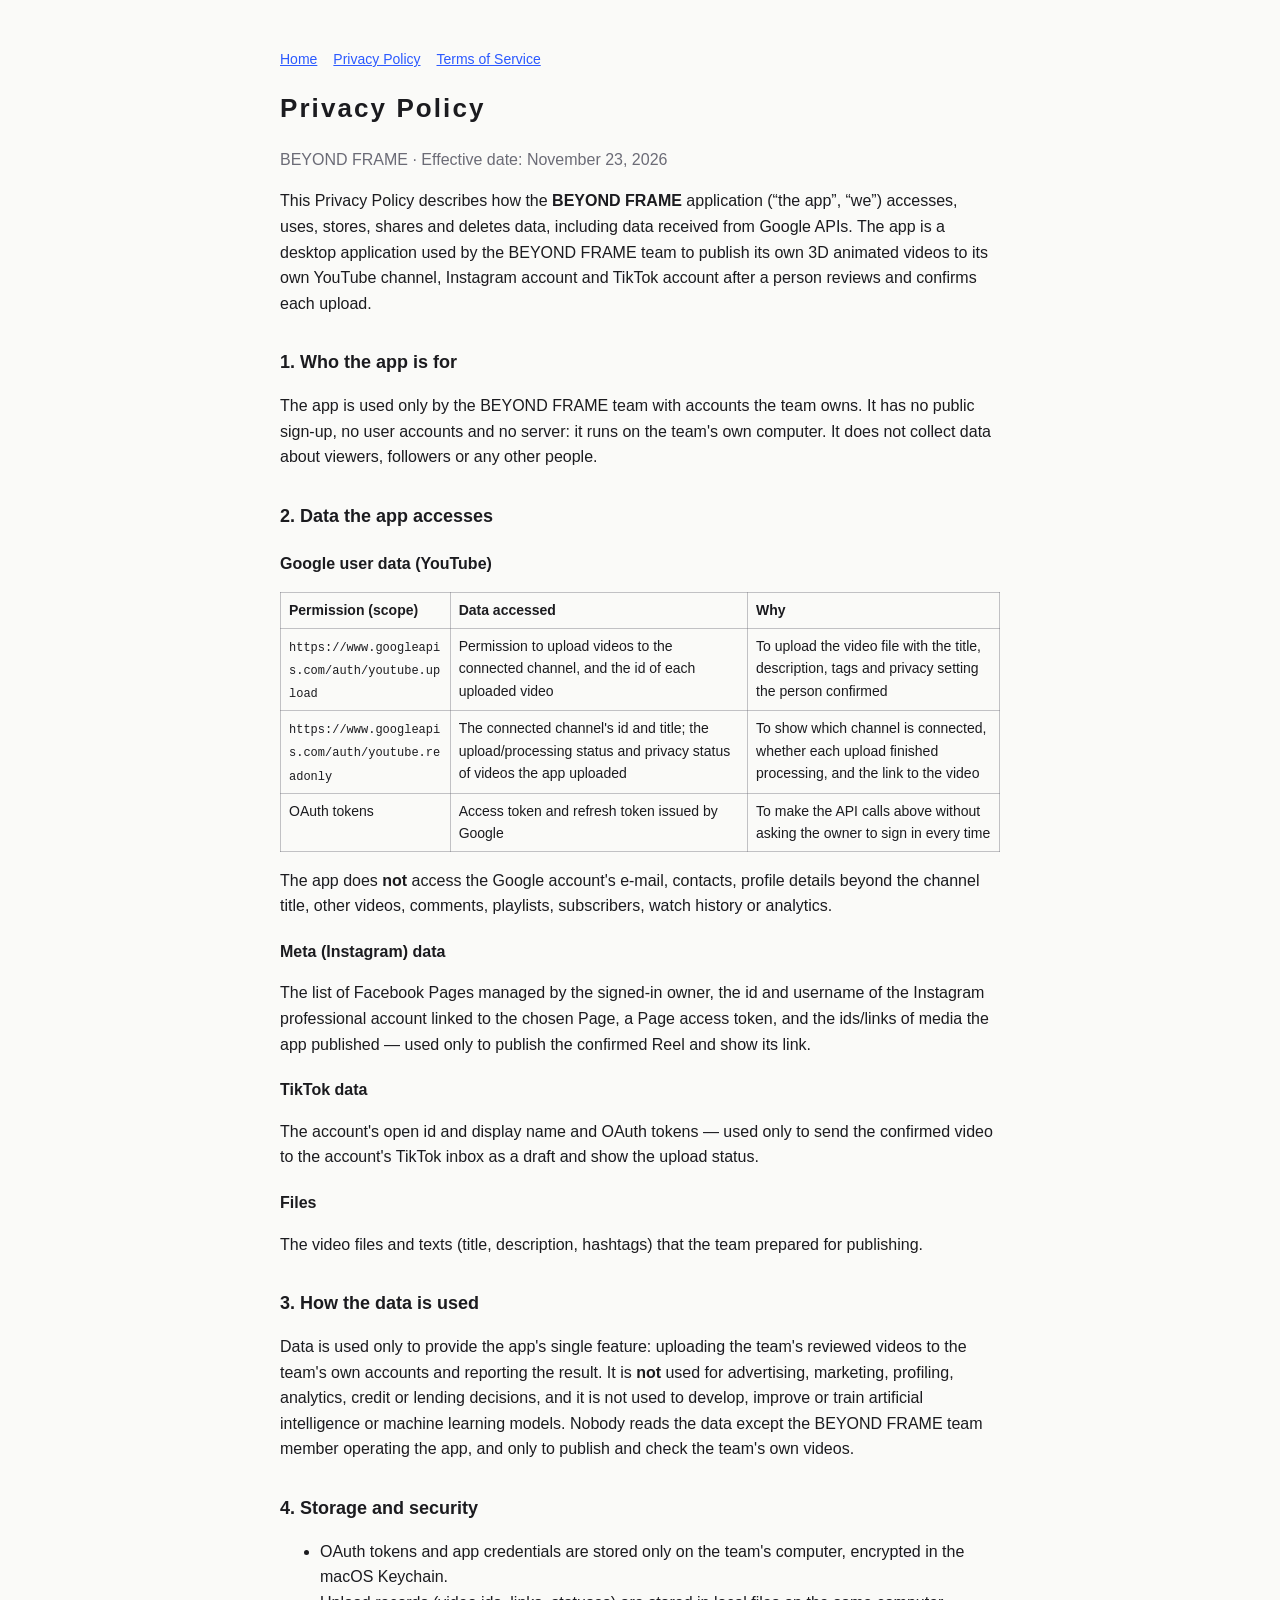
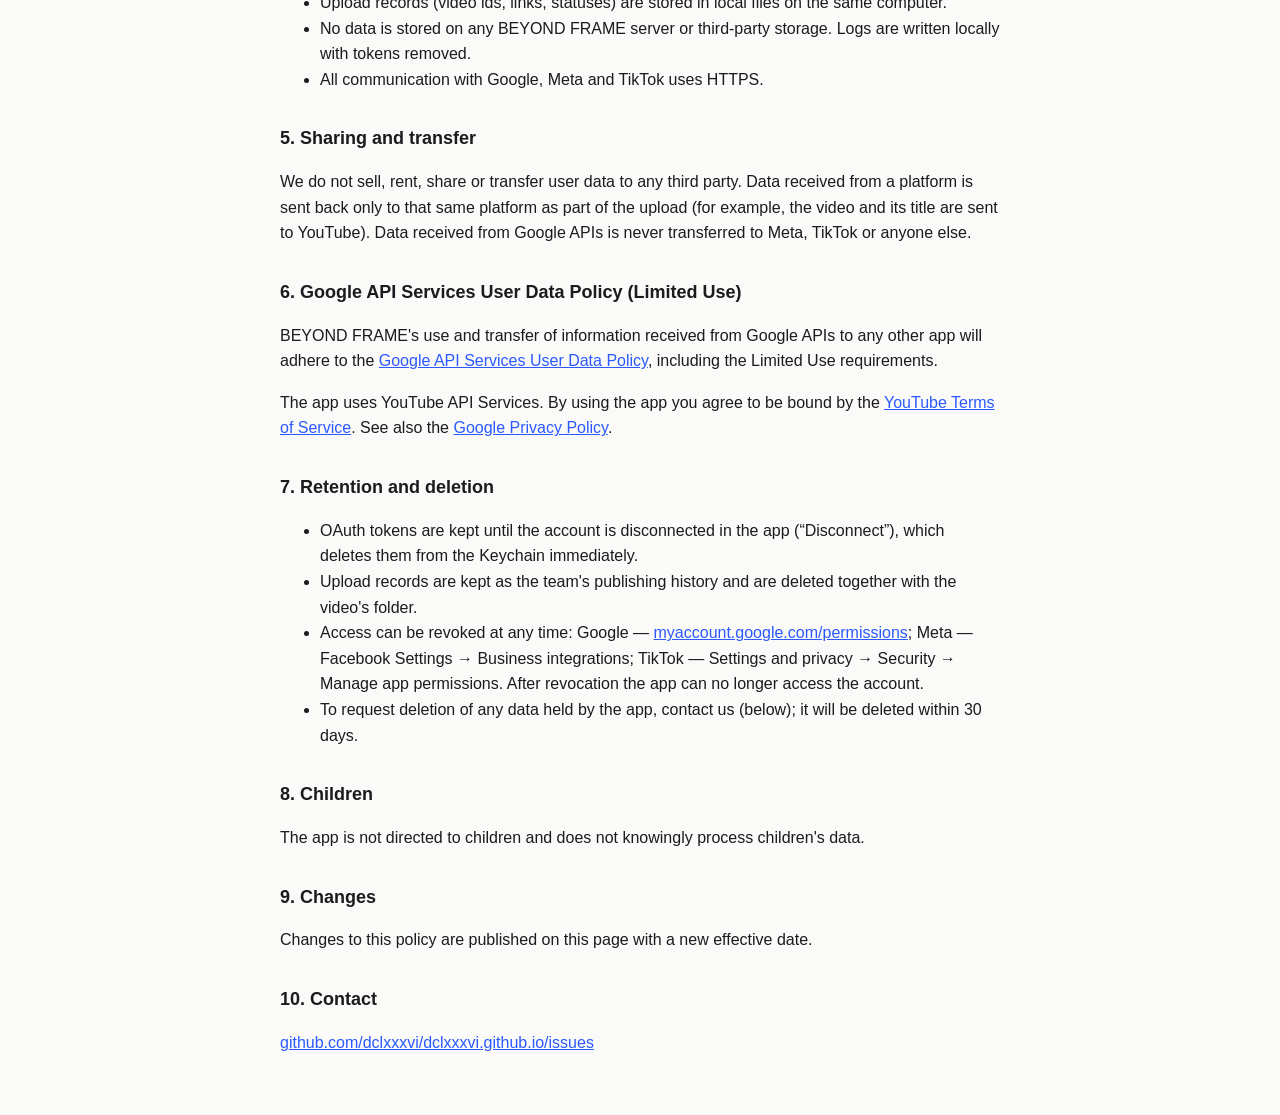
==== privacy.html @ e3132dda "BEYOND FRAME home page, privacy policy and terms of service" ====
<!doctype html>
<html lang="en">
<head>
  <meta charset="utf-8">
  <meta name="viewport" content="width=device-width, initial-scale=1">
  <title>Privacy Policy — BEYOND FRAME</title>
  <link rel="stylesheet" href="style.css">
</head>
<body>
<main>
  <nav><a href="./">Home</a><a href="privacy.html">Privacy Policy</a><a href="terms.html">Terms of Service</a></nav>
  <h1>Privacy Policy</h1>
  <p class="muted">BEYOND FRAME · Effective date: November 23, 2026</p>

  <p>This Privacy Policy describes how the <strong>BEYOND FRAME</strong> application (“the app”, “we”) accesses,
    uses, stores, shares and deletes data, including data received from Google APIs. The app is a desktop application
    used by the BEYOND FRAME team to publish its own 3D animated videos to its own YouTube channel, Instagram account
    and TikTok account after a person reviews and confirms each upload.</p>

  <h2>1. Who the app is for</h2>
  <p>The app is used only by the BEYOND FRAME team with accounts the team owns. It has no public sign-up, no user
    accounts and no server: it runs on the team's own computer. It does not collect data about viewers, followers or
    any other people.</p>

  <h2>2. Data the app accesses</h2>
  <h3>Google user data (YouTube)</h3>
  <table>
    <tr><th>Permission (scope)</th><th>Data accessed</th><th>Why</th></tr>
    <tr><td><code>https://www.googleapis.com/auth/youtube.upload</code></td>
      <td>Permission to upload videos to the connected channel, and the id of each uploaded video</td>
      <td>To upload the video file with the title, description, tags and privacy setting the person confirmed</td></tr>
    <tr><td><code>https://www.googleapis.com/auth/youtube.readonly</code></td>
      <td>The connected channel's id and title; the upload/processing status and privacy status of videos the app uploaded</td>
      <td>To show which channel is connected, whether each upload finished processing, and the link to the video</td></tr>
    <tr><td>OAuth tokens</td>
      <td>Access token and refresh token issued by Google</td>
      <td>To make the API calls above without asking the owner to sign in every time</td></tr>
  </table>
  <p>The app does <strong>not</strong> access the Google account's e-mail, contacts, profile details beyond the
    channel title, other videos, comments, playlists, subscribers, watch history or analytics.</p>

  <h3>Meta (Instagram) data</h3>
  <p>The list of Facebook Pages managed by the signed-in owner, the id and username of the Instagram professional
    account linked to the chosen Page, a Page access token, and the ids/links of media the app published — used only
    to publish the confirmed Reel and show its link.</p>

  <h3>TikTok data</h3>
  <p>The account's open id and display name and OAuth tokens — used only to send the confirmed video to the
    account's TikTok inbox as a draft and show the upload status.</p>

  <h3>Files</h3>
  <p>The video files and texts (title, description, hashtags) that the team prepared for publishing.</p>

  <h2>3. How the data is used</h2>
  <p>Data is used only to provide the app's single feature: uploading the team's reviewed videos to the team's own
    accounts and reporting the result. It is <strong>not</strong> used for advertising, marketing, profiling, analytics,
    credit or lending decisions, and it is not used to develop, improve or train artificial intelligence or machine
    learning models. Nobody reads the data except the BEYOND FRAME team member operating the app, and only to publish
    and check the team's own videos.</p>

  <h2>4. Storage and security</h2>
  <ul>
    <li>OAuth tokens and app credentials are stored only on the team's computer, encrypted in the macOS Keychain.</li>
    <li>Upload records (video ids, links, statuses) are stored in local files on the same computer.</li>
    <li>No data is stored on any BEYOND FRAME server or third-party storage. Logs are written locally with tokens
      removed.</li>
    <li>All communication with Google, Meta and TikTok uses HTTPS.</li>
  </ul>

  <h2>5. Sharing and transfer</h2>
  <p>We do not sell, rent, share or transfer user data to any third party. Data received from a platform is sent back
    only to that same platform as part of the upload (for example, the video and its title are sent to YouTube). Data
    received from Google APIs is never transferred to Meta, TikTok or anyone else.</p>

  <h2>6. Google API Services User Data Policy (Limited Use)</h2>
  <p>BEYOND FRAME's use and transfer of information received from Google APIs to any other app will adhere to the
    <a href="https://developers.google.com/terms/api-services-user-data-policy">Google API Services User Data Policy</a>,
    including the Limited Use requirements.</p>
  <p>The app uses YouTube API Services. By using the app you agree to be bound by the
    <a href="https://www.youtube.com/t/terms">YouTube Terms of Service</a>. See also the
    <a href="https://policies.google.com/privacy">Google Privacy Policy</a>.</p>

  <h2>7. Retention and deletion</h2>
  <ul>
    <li>OAuth tokens are kept until the account is disconnected in the app (“Disconnect”), which deletes them from the
      Keychain immediately.</li>
    <li>Upload records are kept as the team's publishing history and are deleted together with the video's folder.</li>
    <li>Access can be revoked at any time: Google — <a href="https://myaccount.google.com/permissions">myaccount.google.com/permissions</a>;
      Meta — Facebook Settings → Business integrations; TikTok — Settings and privacy → Security → Manage app permissions.
      After revocation the app can no longer access the account.</li>
    <li>To request deletion of any data held by the app, contact us (below); it will be deleted within 30 days.</li>
  </ul>

  <h2>8. Children</h2>
  <p>The app is not directed to children and does not knowingly process children's data.</p>

  <h2>9. Changes</h2>
  <p>Changes to this policy are published on this page with a new effective date.</p>

  <h2>10. Contact</h2>
  <p><a href="https://github.com/dclxxxvi/dclxxxvi.github.io/issues">github.com/dclxxxvi/dclxxxvi.github.io/issues</a></p>
</main>
</body>
</html>
---- style.css ----
:root { --bg: #fafaf8; --text: #1b1b1f; --muted: #6b6b76; --accent: #2b59ff; }
@media (prefers-color-scheme: dark) { :root { --bg: #121214; --text: #ececf0; --muted: #9a9aa6; --accent: #6c8cff; } }
body { margin: 0; background: var(--bg); color: var(--text); font: 16px/1.6 -apple-system, BlinkMacSystemFont, "Segoe UI", Roboto, sans-serif; }
main { max-width: 720px; margin: 0 auto; padding: 48px 20px; }
h1 { letter-spacing: .08em; font-size: 26px; }
h2 { font-size: 18px; margin-top: 32px; }
a { color: var(--accent); }
.muted { color: var(--muted); }
nav { display: flex; gap: 16px; font-size: 14px; }
footer { margin-top: 48px; font-size: 14px; color: var(--muted); }
table { border-collapse: collapse; width: 100%; font-size: 14px; }
th, td { border: 1px solid color-mix(in srgb, var(--muted) 40%, transparent); padding: 6px 8px; text-align: left; vertical-align: top; }
code { font-size: 12px; word-break: break-all; }
h3 { font-size: 16px; margin-top: 20px; }
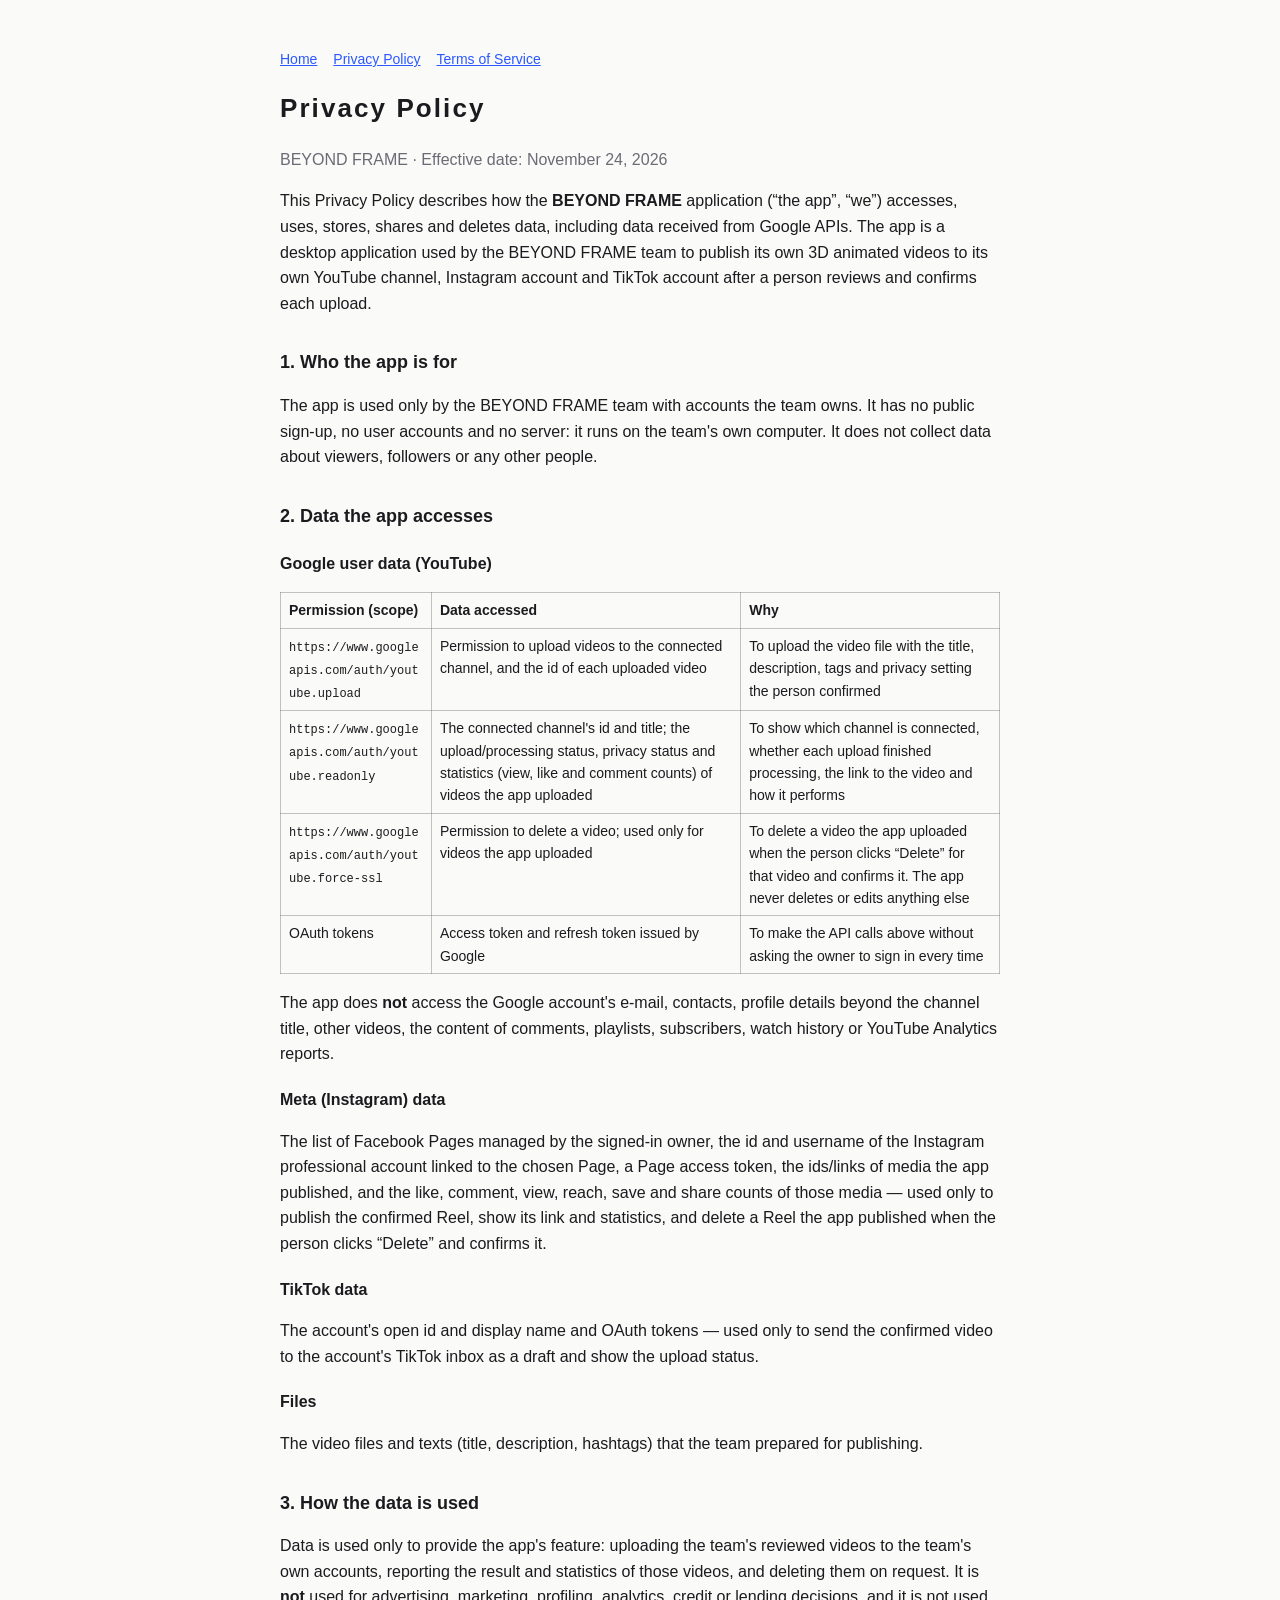
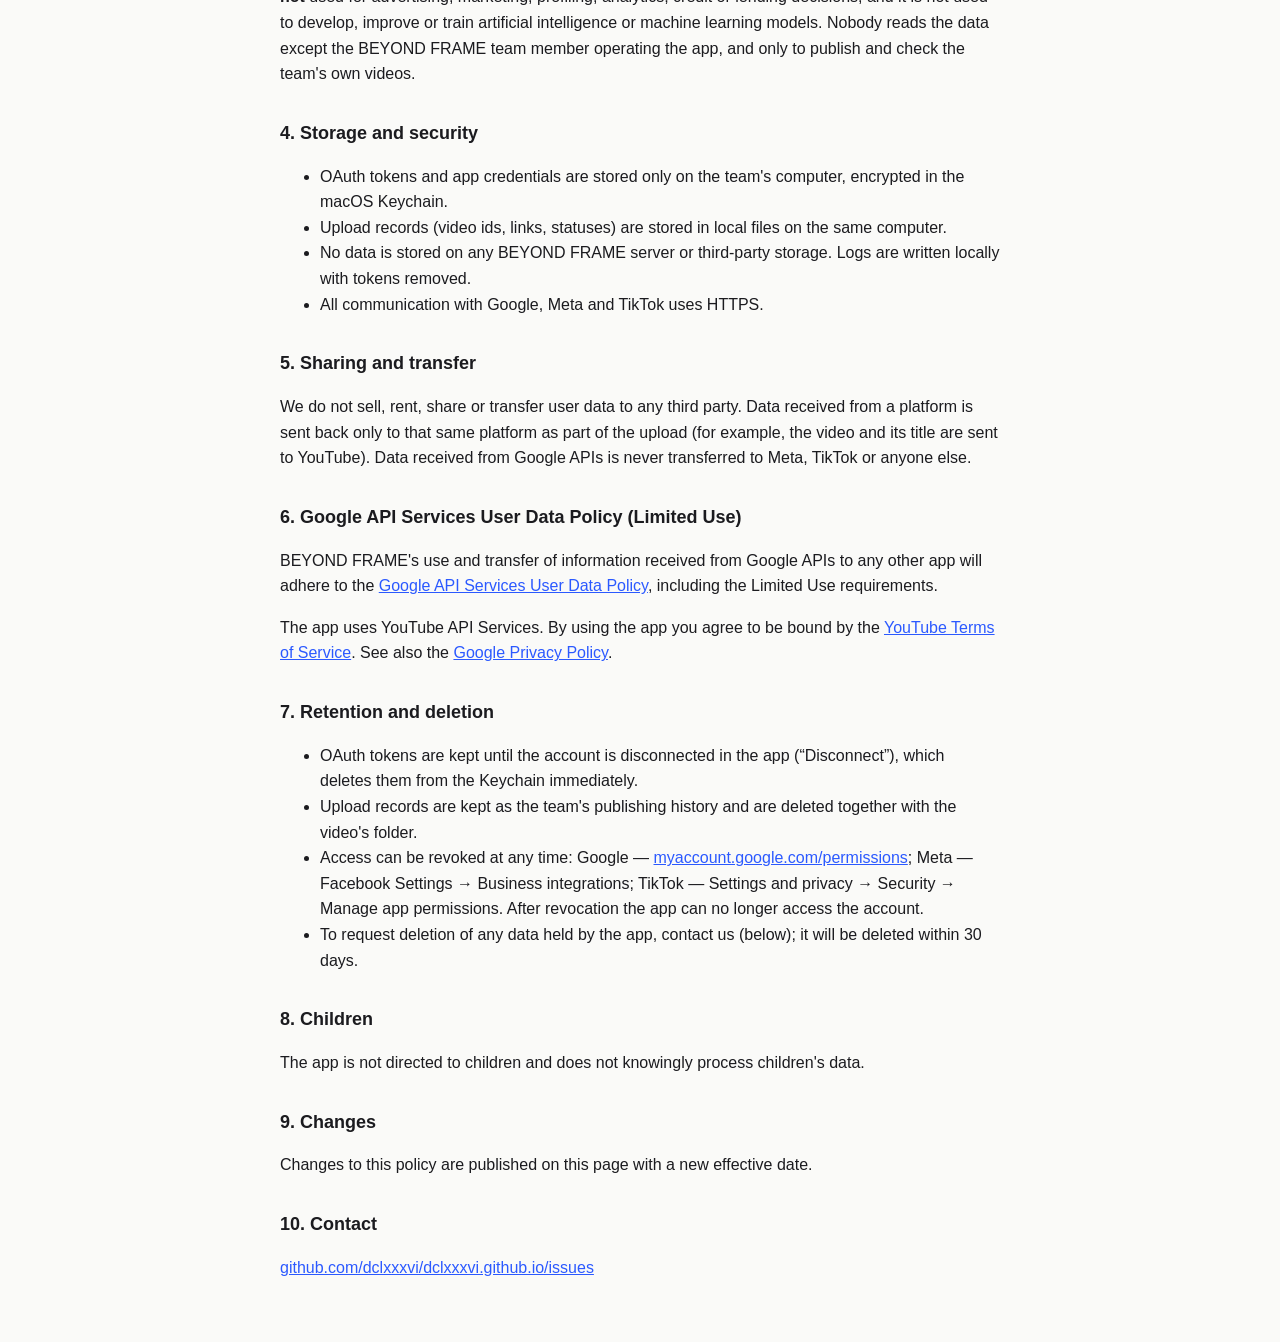
==== commit bb2dc8f6: "Describe statistics and on-request deletion of uploaded videos Co-Authored-By: Claude Opus 5.5 <nore" ====
--- a/privacy.html
+++ b/privacy.html
@@ -10,7 +10,7 @@
 <main>
   <nav><a href="./">Home</a><a href="privacy.html">Privacy Policy</a><a href="terms.html">Terms of Service</a></nav>
   <h1>Privacy Policy</h1>
-  <p class="muted">BEYOND FRAME · Effective date: November 23, 2026</p>
+  <p class="muted">BEYOND FRAME · Effective date: November 24, 2026</p>
 
   <p>This Privacy Policy describes how the <strong>BEYOND FRAME</strong> application (“the app”, “we”) accesses,
     uses, stores, shares and deletes data, including data received from Google APIs. The app is a desktop application
@@ -30,19 +30,27 @@
       <td>Permission to upload videos to the connected channel, and the id of each uploaded video</td>
       <td>To upload the video file with the title, description, tags and privacy setting the person confirmed</td></tr>
     <tr><td><code>https://www.googleapis.com/auth/youtube.readonly</code></td>
-      <td>The connected channel's id and title; the upload/processing status and privacy status of videos the app uploaded</td>
-      <td>To show which channel is connected, whether each upload finished processing, and the link to the video</td></tr>
+      <td>The connected channel's id and title; the upload/processing status, privacy status and statistics (view, like
+        and comment counts) of videos the app uploaded</td>
+      <td>To show which channel is connected, whether each upload finished processing, the link to the video and how it
+        performs</td></tr>
+    <tr><td><code>https://www.googleapis.com/auth/youtube.force-ssl</code></td>
+      <td>Permission to delete a video; used only for videos the app uploaded</td>
+      <td>To delete a video the app uploaded when the person clicks “Delete” for that video and confirms it. The app never
+        deletes or edits anything else</td></tr>
     <tr><td>OAuth tokens</td>
       <td>Access token and refresh token issued by Google</td>
       <td>To make the API calls above without asking the owner to sign in every time</td></tr>
   </table>
   <p>The app does <strong>not</strong> access the Google account's e-mail, contacts, profile details beyond the
-    channel title, other videos, comments, playlists, subscribers, watch history or analytics.</p>
+    channel title, other videos, the content of comments, playlists, subscribers, watch history or YouTube Analytics
+    reports.</p>
 
   <h3>Meta (Instagram) data</h3>
   <p>The list of Facebook Pages managed by the signed-in owner, the id and username of the Instagram professional
-    account linked to the chosen Page, a Page access token, and the ids/links of media the app published — used only
-    to publish the confirmed Reel and show its link.</p>
+    account linked to the chosen Page, a Page access token, the ids/links of media the app published, and the like,
+    comment, view, reach, save and share counts of those media — used only to publish the confirmed Reel, show its
+    link and statistics, and delete a Reel the app published when the person clicks “Delete” and confirms it.</p>
 
   <h3>TikTok data</h3>
   <p>The account's open id and display name and OAuth tokens — used only to send the confirmed video to the
@@ -52,8 +60,8 @@
   <p>The video files and texts (title, description, hashtags) that the team prepared for publishing.</p>
 
   <h2>3. How the data is used</h2>
-  <p>Data is used only to provide the app's single feature: uploading the team's reviewed videos to the team's own
-    accounts and reporting the result. It is <strong>not</strong> used for advertising, marketing, profiling, analytics,
+  <p>Data is used only to provide the app's feature: uploading the team's reviewed videos to the team's own
+    accounts, reporting the result and statistics of those videos, and deleting them on request. It is <strong>not</strong> used for advertising, marketing, profiling, analytics,
     credit or lending decisions, and it is not used to develop, improve or train artificial intelligence or machine
     learning models. Nobody reads the data except the BEYOND FRAME team member operating the app, and only to publish
     and check the team's own videos.</p>
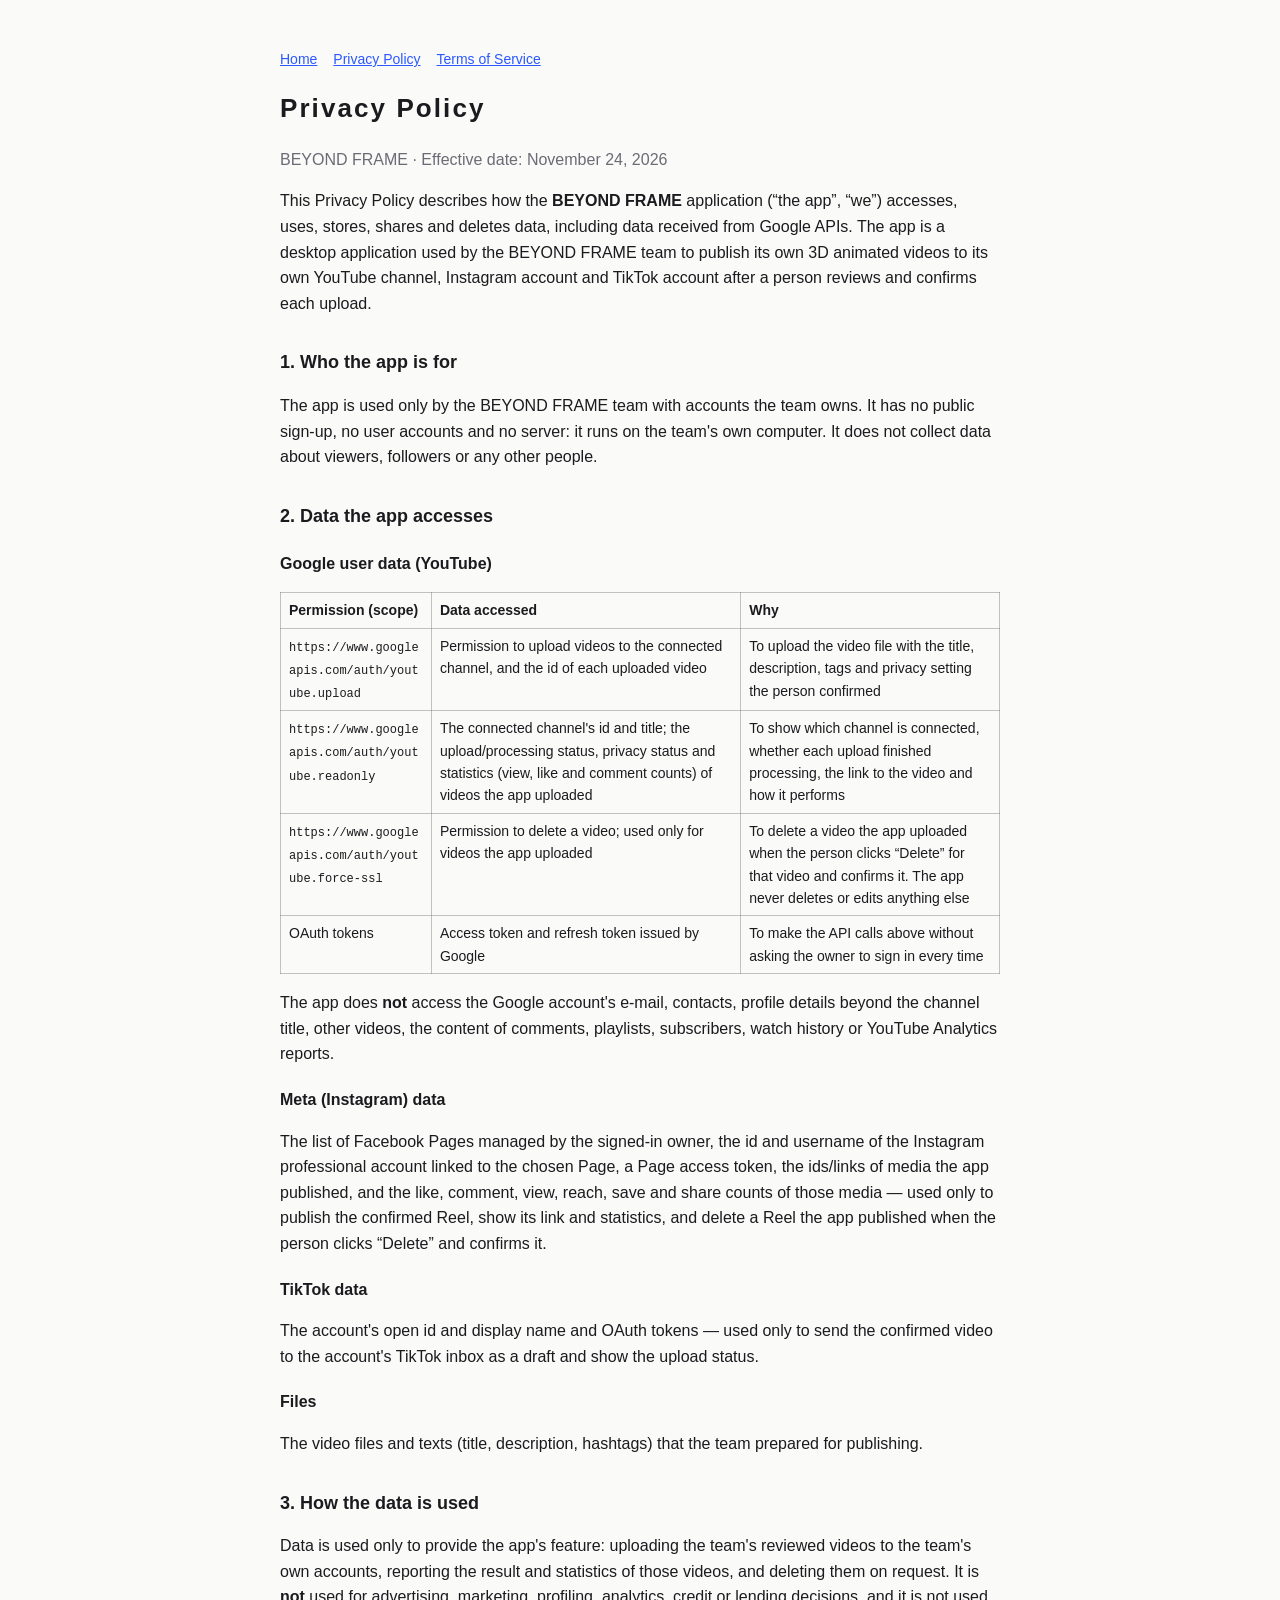
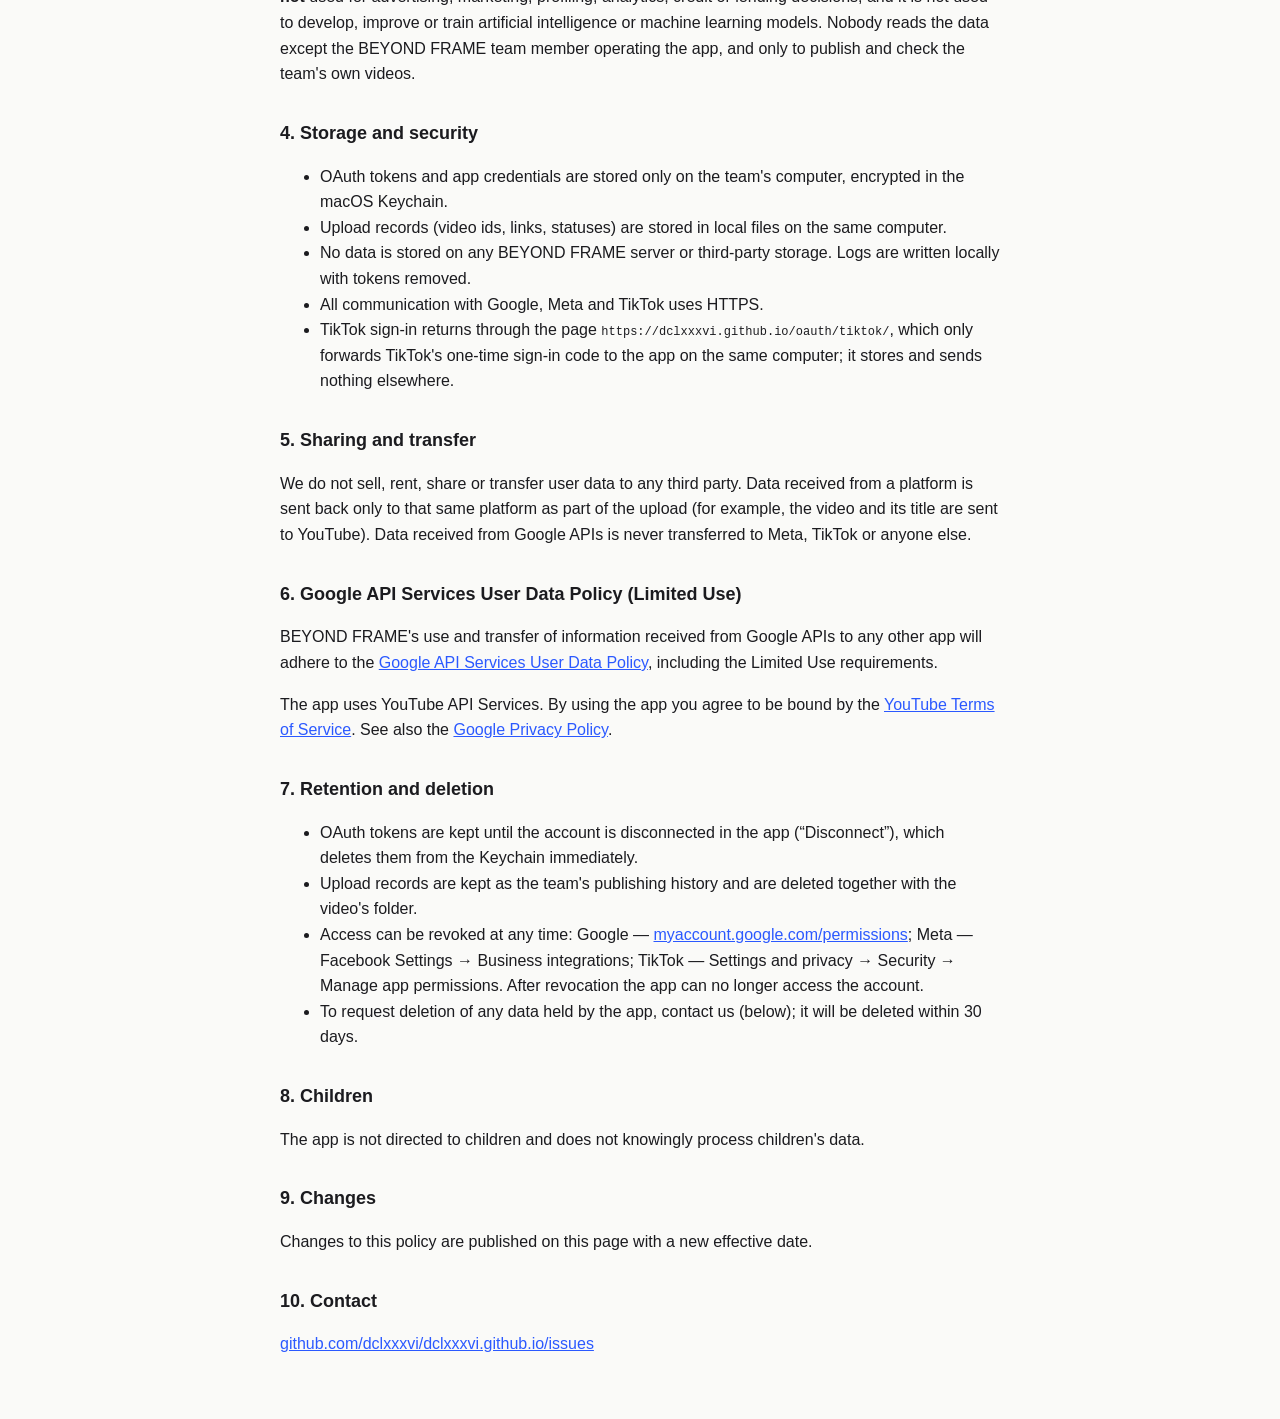
==== commit f6b422f2: "TikTok sign-in relay page to the local desktop app Co-Authored-By: Claude Opus 5.5 <noreply@anthropi" ====
--- a/privacy.html
+++ b/privacy.html
@@ -73,6 +73,8 @@
     <li>No data is stored on any BEYOND FRAME server or third-party storage. Logs are written locally with tokens
       removed.</li>
     <li>All communication with Google, Meta and TikTok uses HTTPS.</li>
+    <li>TikTok sign-in returns through the page <code>https://dclxxxvi.github.io/oauth/tiktok/</code>, which only
+      forwards TikTok's one-time sign-in code to the app on the same computer; it stores and sends nothing elsewhere.</li>
   </ul>
 
   <h2>5. Sharing and transfer</h2>
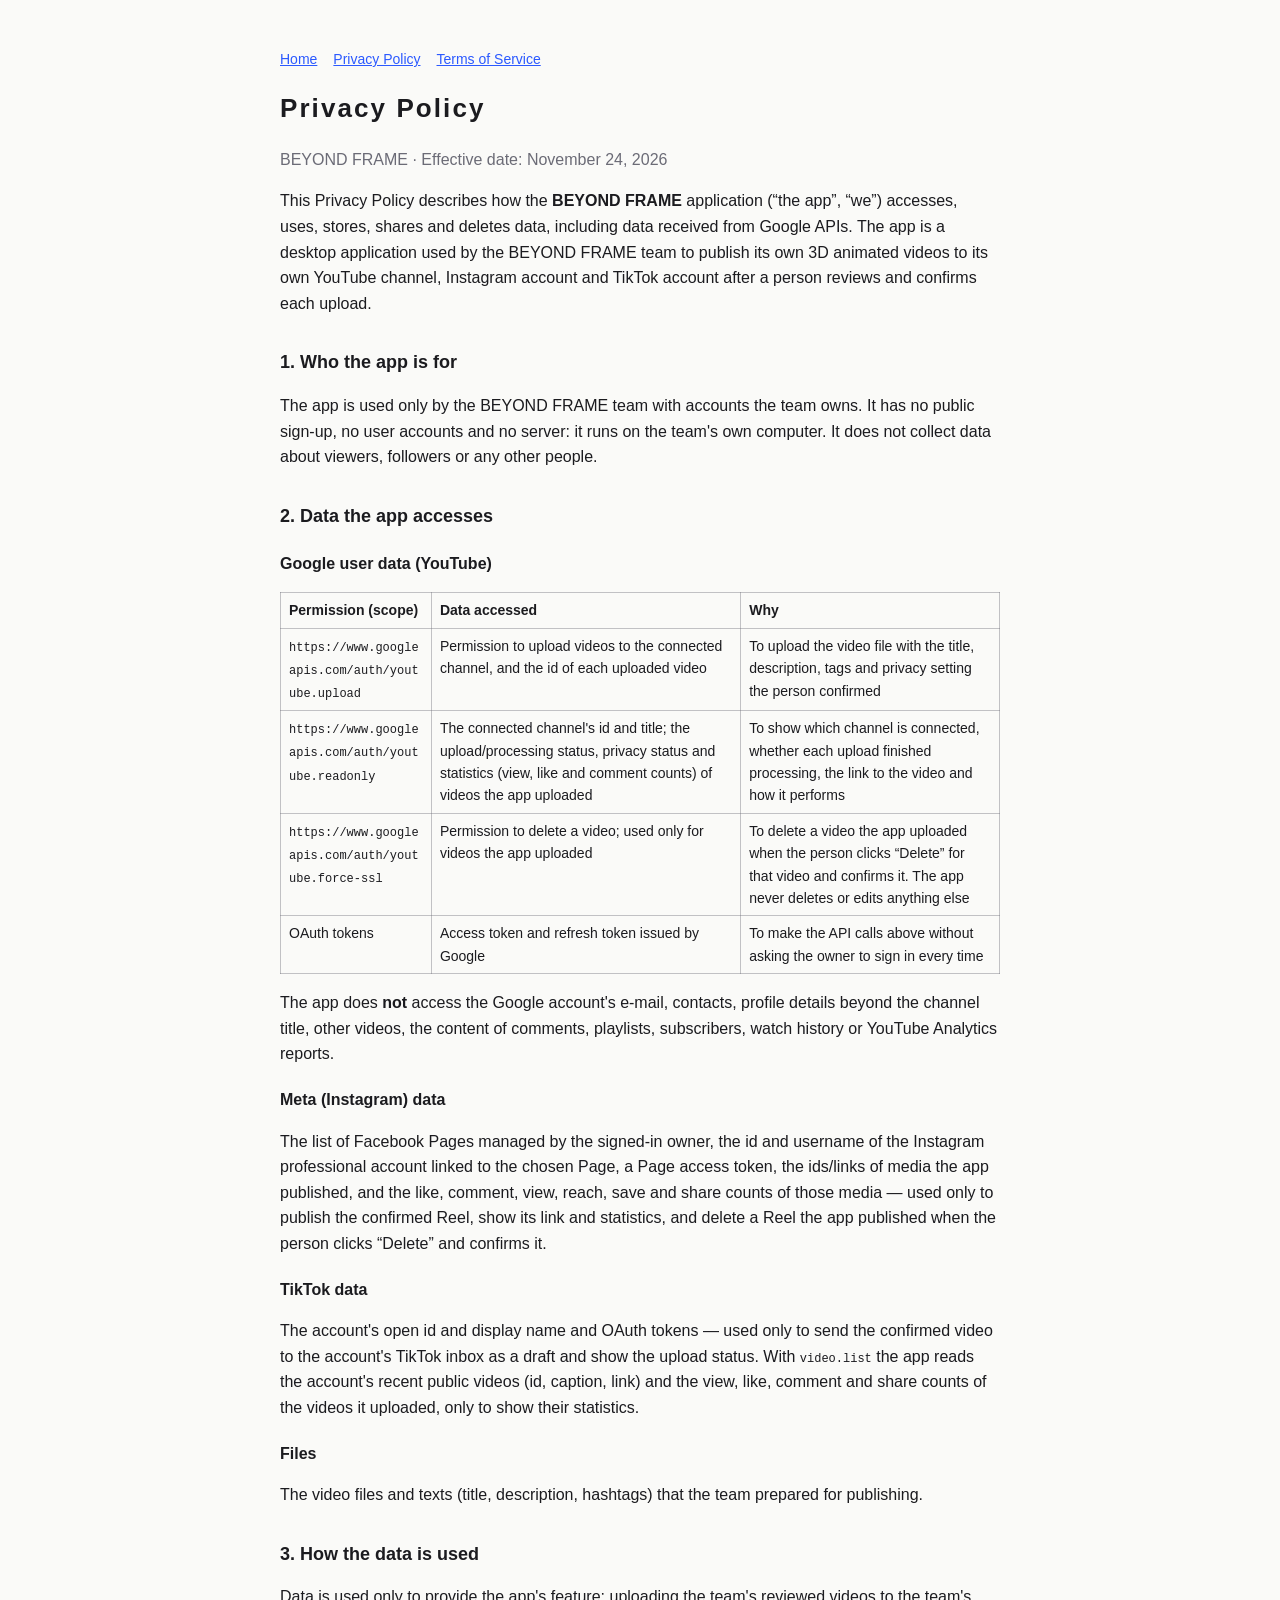
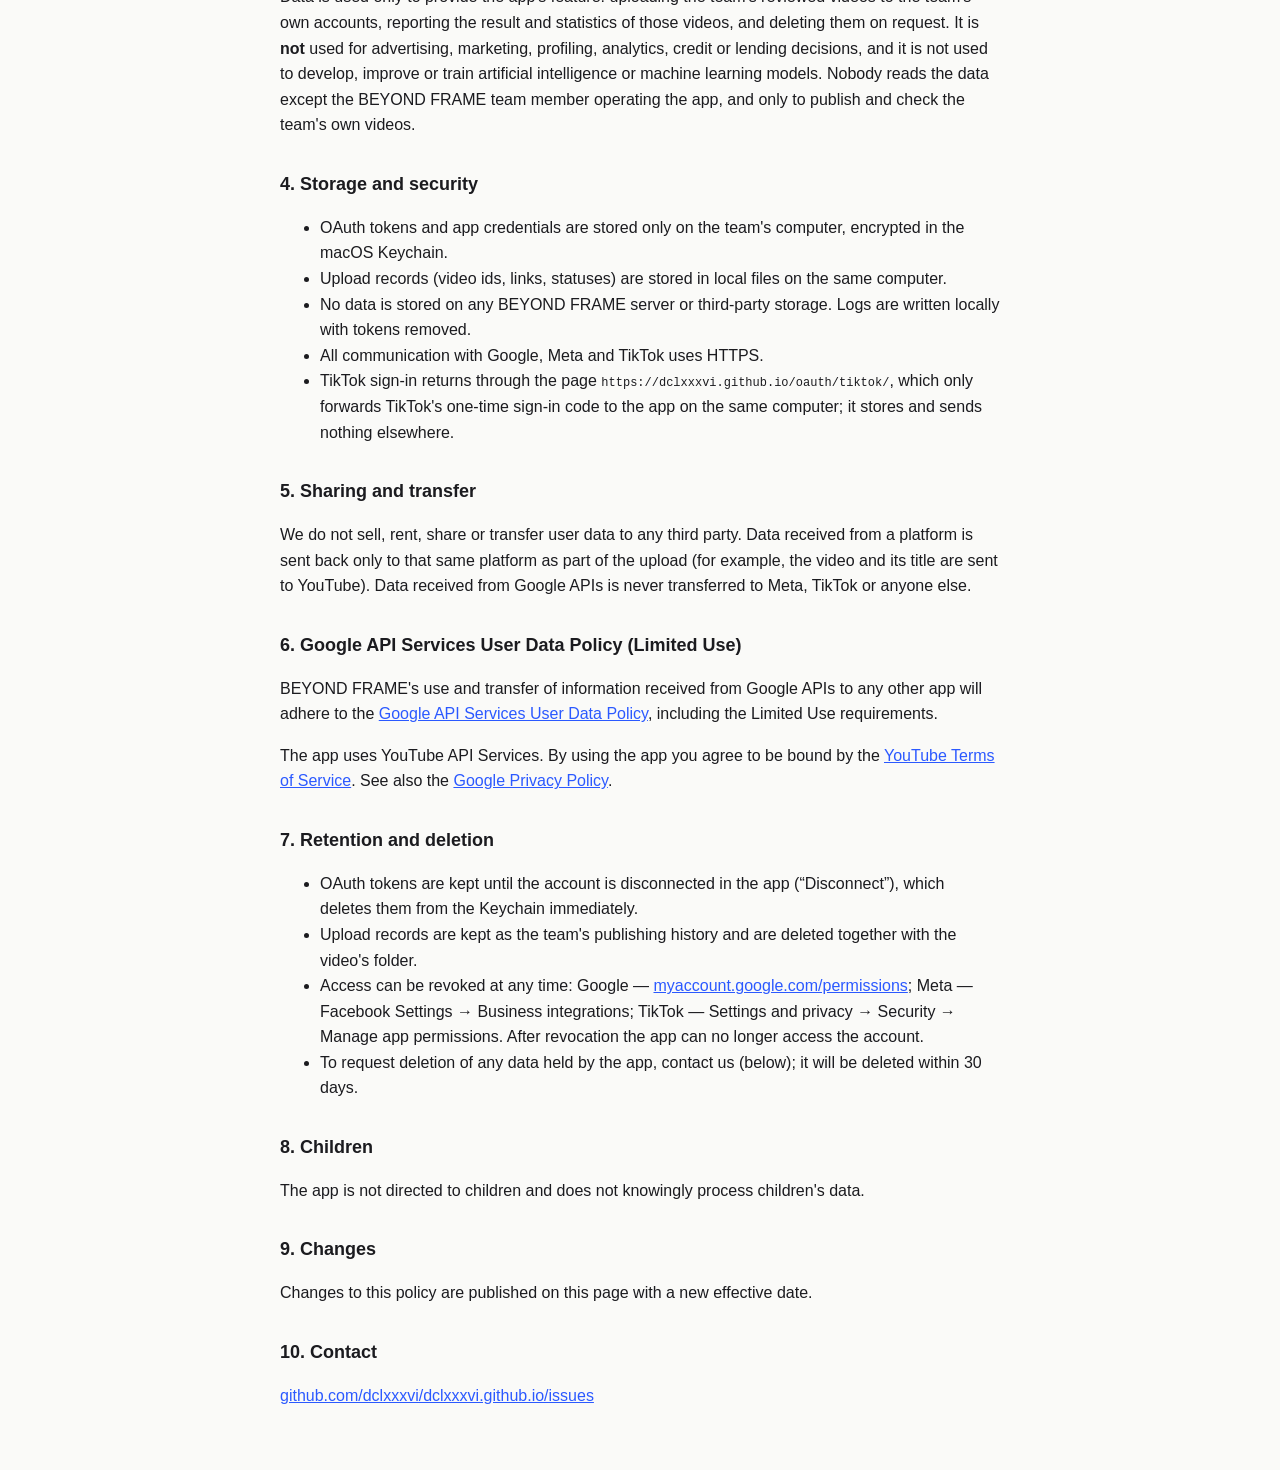
==== commit 8ab080da: "Describe TikTok video.list statistics Co-Authored-By: Claude Opus 5.5 <noreply@anthropic.com>" ====
--- a/privacy.html
+++ b/privacy.html
@@ -54,7 +54,9 @@
 
   <h3>TikTok data</h3>
   <p>The account's open id and display name and OAuth tokens — used only to send the confirmed video to the
-    account's TikTok inbox as a draft and show the upload status.</p>
+    account's TikTok inbox as a draft and show the upload status. With <code>video.list</code> the app reads the
+    account's recent public videos (id, caption, link) and the view, like, comment and share counts of the videos it
+    uploaded, only to show their statistics.</p>
 
   <h3>Files</h3>
   <p>The video files and texts (title, description, hashtags) that the team prepared for publishing.</p>
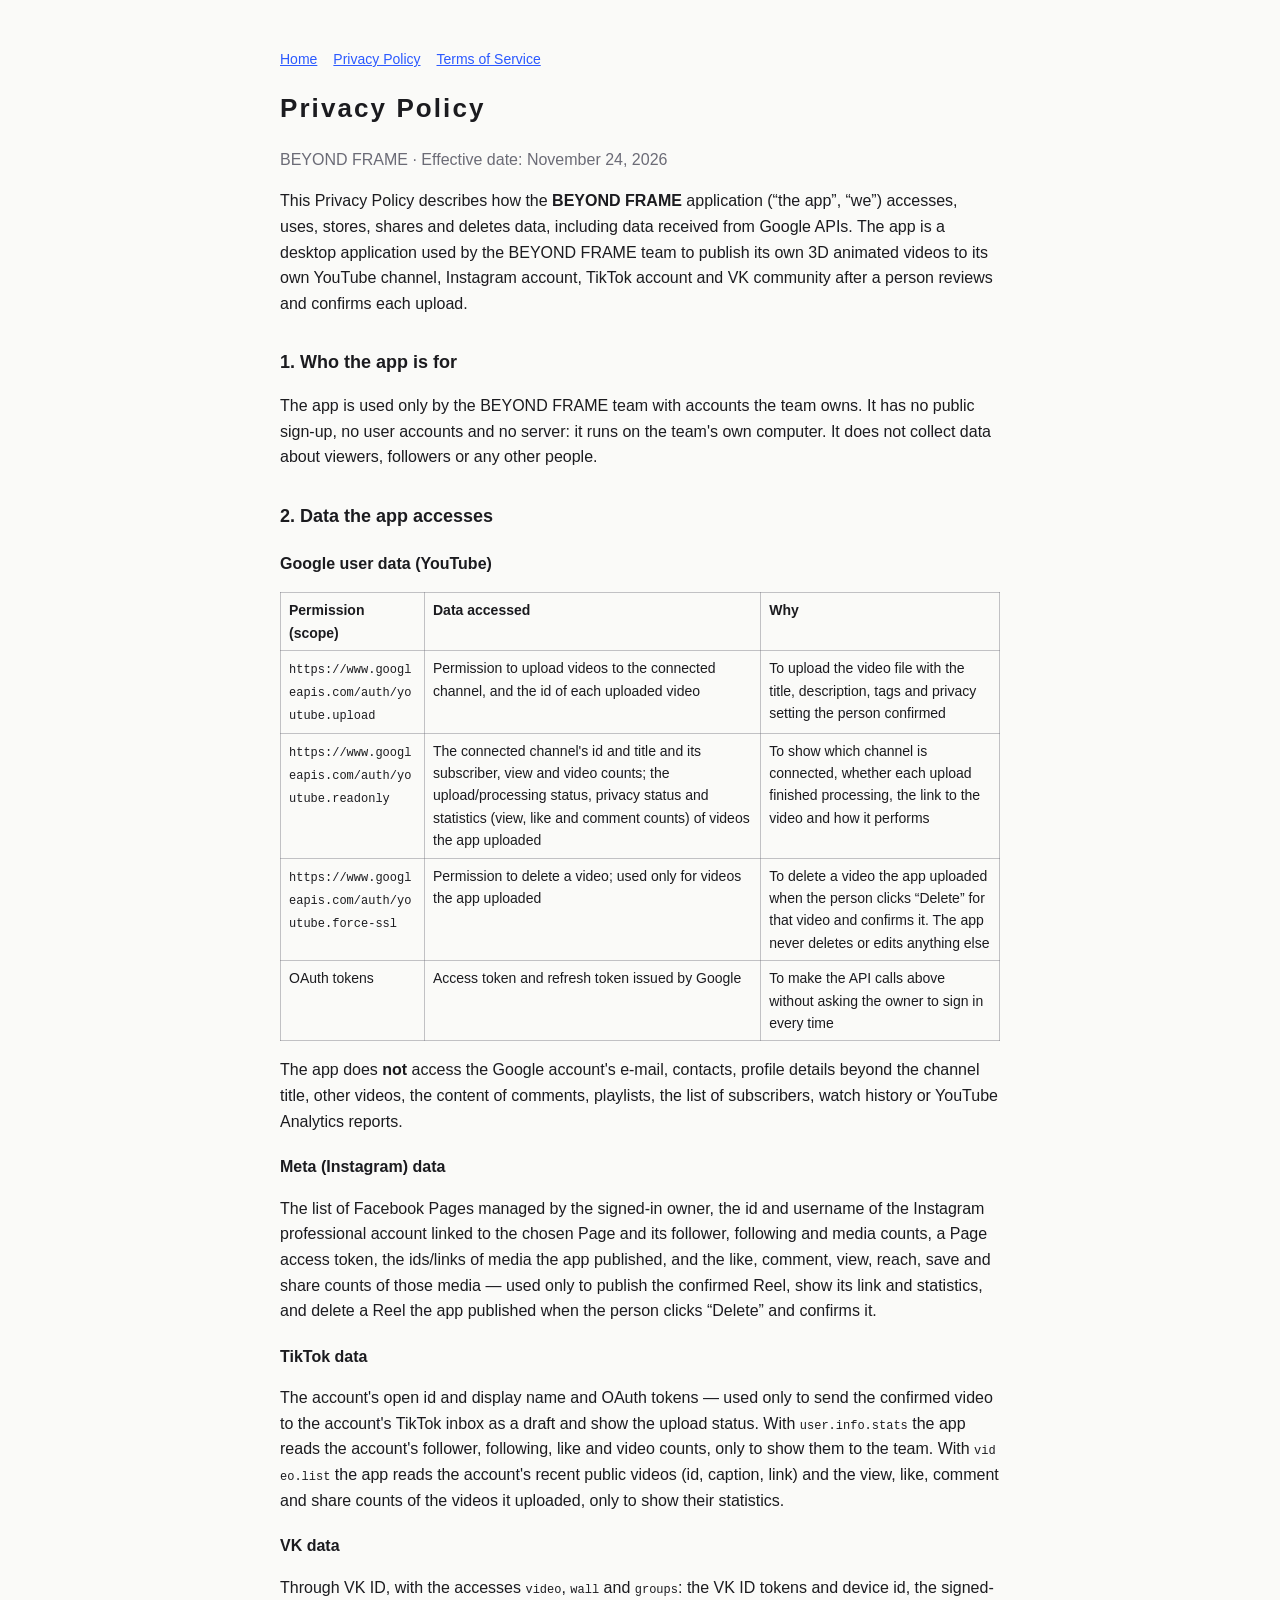
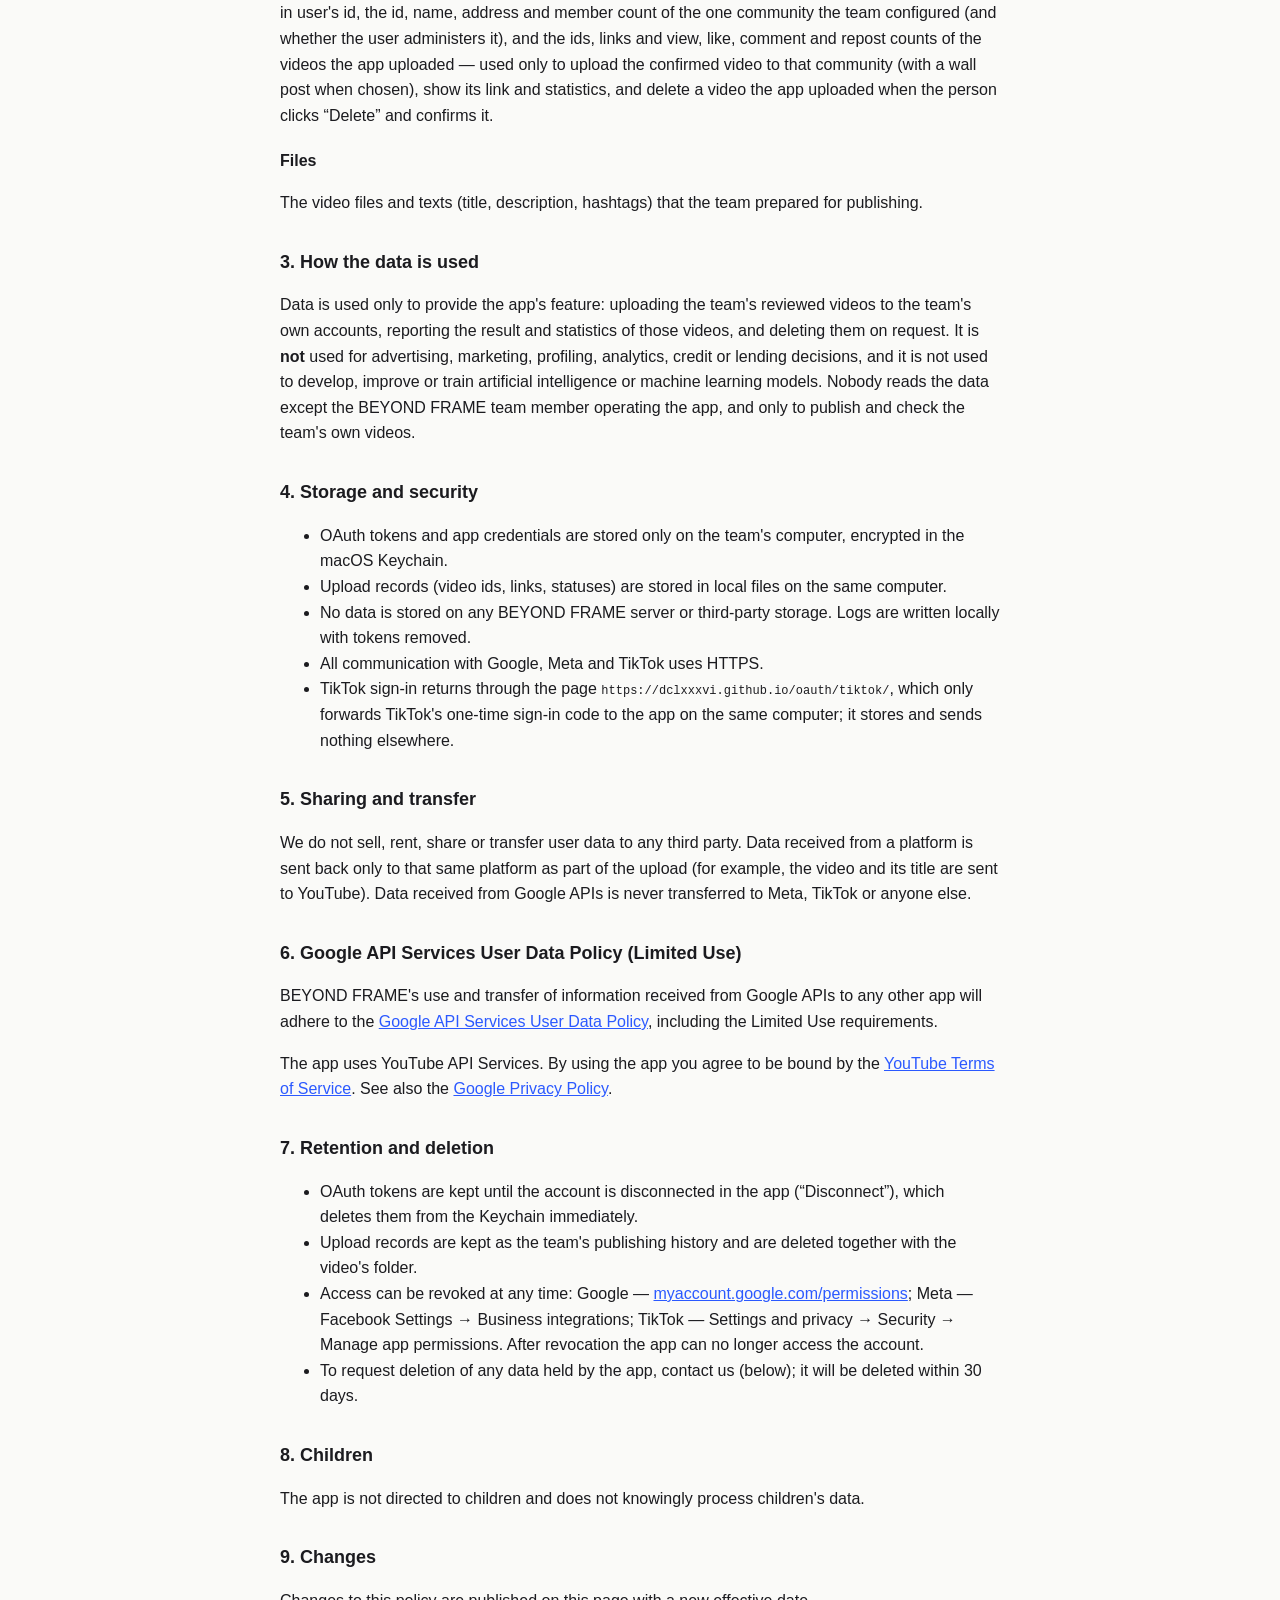
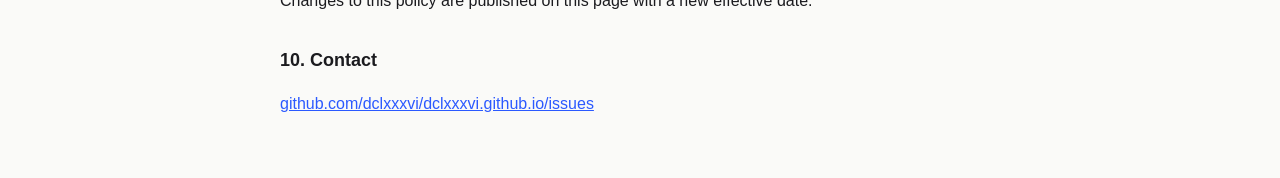
==== commit bf6dcc09: "VK sign-in relay page; describe VK and TikTok follower statistics Co-Authored-By: Claude Opus 5.5 <n" ====
--- a/privacy.html
+++ b/privacy.html
@@ -14,8 +14,8 @@
 
   <p>This Privacy Policy describes how the <strong>BEYOND FRAME</strong> application (“the app”, “we”) accesses,
     uses, stores, shares and deletes data, including data received from Google APIs. The app is a desktop application
-    used by the BEYOND FRAME team to publish its own 3D animated videos to its own YouTube channel, Instagram account
-    and TikTok account after a person reviews and confirms each upload.</p>
+    used by the BEYOND FRAME team to publish its own 3D animated videos to its own YouTube channel, Instagram account,
+    TikTok account and VK community after a person reviews and confirms each upload.</p>
 
   <h2>1. Who the app is for</h2>
   <p>The app is used only by the BEYOND FRAME team with accounts the team owns. It has no public sign-up, no user
@@ -30,7 +30,7 @@
       <td>Permission to upload videos to the connected channel, and the id of each uploaded video</td>
       <td>To upload the video file with the title, description, tags and privacy setting the person confirmed</td></tr>
     <tr><td><code>https://www.googleapis.com/auth/youtube.readonly</code></td>
-      <td>The connected channel's id and title; the upload/processing status, privacy status and statistics (view, like
+      <td>The connected channel's id and title and its subscriber, view and video counts; the upload/processing status, privacy status and statistics (view, like
         and comment counts) of videos the app uploaded</td>
       <td>To show which channel is connected, whether each upload finished processing, the link to the video and how it
         performs</td></tr>
@@ -43,20 +43,29 @@
       <td>To make the API calls above without asking the owner to sign in every time</td></tr>
   </table>
   <p>The app does <strong>not</strong> access the Google account's e-mail, contacts, profile details beyond the
-    channel title, other videos, the content of comments, playlists, subscribers, watch history or YouTube Analytics
+    channel title, other videos, the content of comments, playlists, the list of subscribers, watch history or YouTube Analytics
     reports.</p>
 
   <h3>Meta (Instagram) data</h3>
   <p>The list of Facebook Pages managed by the signed-in owner, the id and username of the Instagram professional
-    account linked to the chosen Page, a Page access token, the ids/links of media the app published, and the like,
+    account linked to the chosen Page and its follower, following and media counts, a Page access token, the ids/links of media the app published, and the like,
     comment, view, reach, save and share counts of those media — used only to publish the confirmed Reel, show its
     link and statistics, and delete a Reel the app published when the person clicks “Delete” and confirms it.</p>
 
   <h3>TikTok data</h3>
   <p>The account's open id and display name and OAuth tokens — used only to send the confirmed video to the
-    account's TikTok inbox as a draft and show the upload status. With <code>video.list</code> the app reads the
+    account's TikTok inbox as a draft and show the upload status. With <code>user.info.stats</code> the app reads the
+    account's follower, following, like and video counts, only to show them to the team. With <code>video.list</code> the app reads the
     account's recent public videos (id, caption, link) and the view, like, comment and share counts of the videos it
     uploaded, only to show their statistics.</p>
+
+  <h3>VK data</h3>
+  <p>Through VK ID, with the accesses <code>video</code>, <code>wall</code> and <code>groups</code>: the VK ID tokens and
+    device id, the signed-in user's id, the id, name, address and member count of the one community the team
+    configured (and whether the user administers it), and the ids, links and view, like, comment and repost counts
+    of the videos the app uploaded — used only to upload the confirmed video to that community (with a wall post when
+    chosen), show its link and statistics, and delete a video the app uploaded when the person clicks “Delete” and
+    confirms it.</p>
 
   <h3>Files</h3>
   <p>The video files and texts (title, description, hashtags) that the team prepared for publishing.</p>
